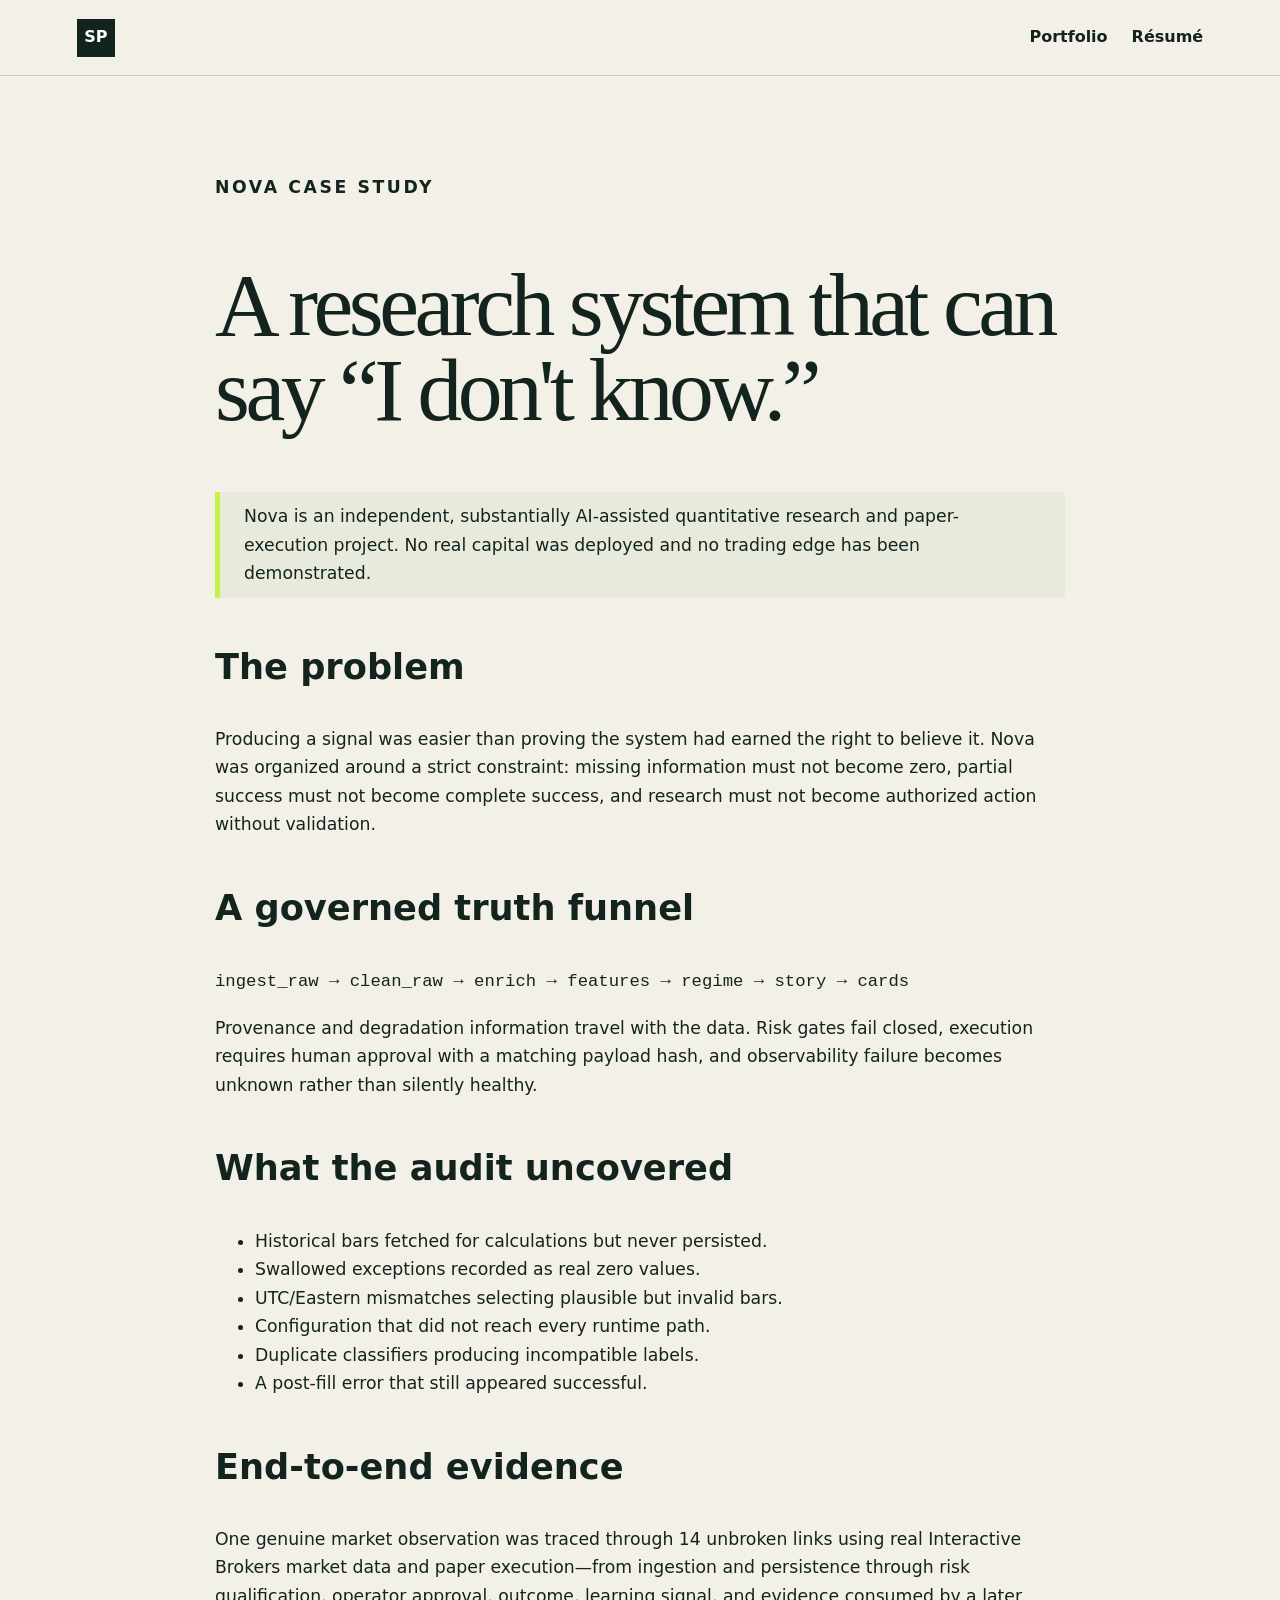
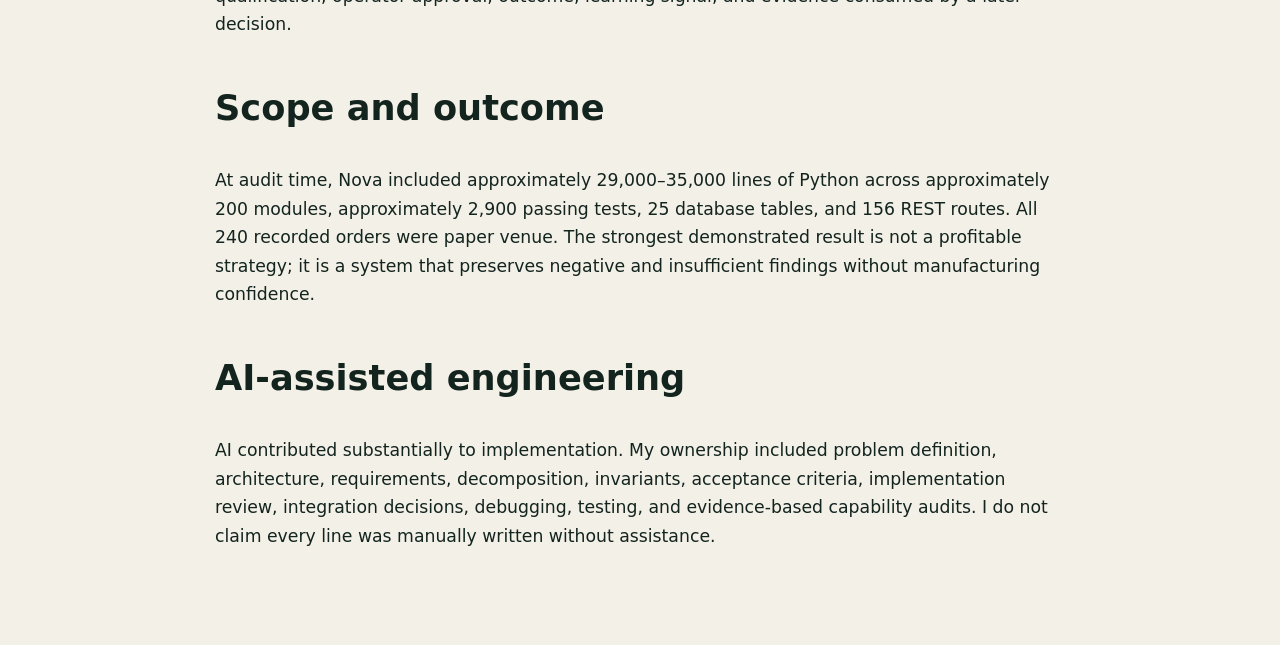
==== case-study.html @ 3f40c55d "Add case-study.html" ====
<!doctype html><html lang="en"><head><meta charset="utf-8"><meta name="viewport" content="width=device-width,initial-scale=1"><title>Nova Case Study — Skylar Pietraszewski</title><link rel="stylesheet" href="styles.css"><style>.story{max-width:850px;padding:80px 0}.story h1{font:clamp(3rem,7vw,6rem)/.95 Georgia,serif;letter-spacing:-.05em}.story h2{font-size:2.2rem;margin-top:2.5rem}.story p,.story li{font-size:1.08rem}.callout{border-left:5px solid var(--lime);padding:10px 24px;background:#e8eadc}</style></head><body><header class="nav"><a class="mark" href="index.html">SP</a><nav><a href="index.html">Portfolio</a><a href="resume.html">Résumé</a></nav></header><main class="story"><p class="eyebrow">Nova case study</p><h1>A research system that can say “I don't know.”</h1><p class="callout">Nova is an independent, substantially AI-assisted quantitative research and paper-execution project. No real capital was deployed and no trading edge has been demonstrated.</p><h2>The problem</h2><p>Producing a signal was easier than proving the system had earned the right to believe it. Nova was organized around a strict constraint: missing information must not become zero, partial success must not become complete success, and research must not become authorized action without validation.</p><h2>A governed truth funnel</h2><p><code>ingest_raw → clean_raw → enrich → features → regime → story → cards</code></p><p>Provenance and degradation information travel with the data. Risk gates fail closed, execution requires human approval with a matching payload hash, and observability failure becomes unknown rather than silently healthy.</p><h2>What the audit uncovered</h2><ul><li>Historical bars fetched for calculations but never persisted.</li><li>Swallowed exceptions recorded as real zero values.</li><li>UTC/Eastern mismatches selecting plausible but invalid bars.</li><li>Configuration that did not reach every runtime path.</li><li>Duplicate classifiers producing incompatible labels.</li><li>A post-fill error that still appeared successful.</li></ul><h2>End-to-end evidence</h2><p>One genuine market observation was traced through 14 unbroken links using real Interactive Brokers market data and paper execution—from ingestion and persistence through risk qualification, operator approval, outcome, learning signal, and evidence consumed by a later decision.</p><h2>Scope and outcome</h2><p>At audit time, Nova included approximately 29,000–35,000 lines of Python across approximately 200 modules, approximately 2,900 passing tests, 25 database tables, and 156 REST routes. All 240 recorded orders were paper venue. The strongest demonstrated result is not a profitable strategy; it is a system that preserves negative and insufficient findings without manufacturing confidence.</p><h2>AI-assisted engineering</h2><p>AI contributed substantially to implementation. My ownership included problem definition, architecture, requirements, decomposition, invariants, acceptance criteria, implementation review, integration decisions, debugging, testing, and evidence-based capability audits. I do not claim every line was manually written without assistance.</p></main></body></html>
---- styles.css ----
:root{--ink:#13241f;--paper:#f3f0e7;--lime:#c8f04b;--muted:#63706a;--line:#c8cec7}*{box-sizing:border-box}html{scroll-behavior:smooth}body{margin:0;background:var(--paper);color:var(--ink);font:16px/1.65 Inter,ui-sans-serif,system-ui,-apple-system,sans-serif}.nav{height:76px;display:flex;align-items:center;justify-content:space-between;padding:0 max(24px,6vw);border-bottom:1px solid var(--line);position:sticky;top:0;background:rgba(243,240,231,.94);backdrop-filter:blur(10px);z-index:3}.mark{display:grid;place-items:center;width:38px;height:38px;background:var(--ink);color:white;text-decoration:none;font-weight:800}.nav nav{display:flex;gap:24px}.nav nav a,.text-link{color:var(--ink);text-decoration:none;font-weight:700}.nav nav a:hover,.text-link:hover{text-decoration:underline;text-underline-offset:5px}main{max-width:1180px;margin:auto;padding:0 6vw}.hero{min-height:78vh;display:flex;flex-direction:column;justify-content:center;border-bottom:1px solid var(--line)}.eyebrow{text-transform:uppercase;letter-spacing:.15em;font-size:.75rem;font-weight:800}.hero h1{font:clamp(3.4rem,9vw,8.8rem)/.86 Georgia,serif;letter-spacing:-.065em;margin:.25em 0}.hero h1 em{font-weight:400;color:#477244}.lede{max-width:720px;font-size:clamp(1.1rem,2vw,1.5rem);color:var(--muted)}.actions{display:flex;gap:24px;align-items:center;flex-wrap:wrap;margin-top:22px}.button{background:var(--ink);color:white;padding:13px 20px;text-decoration:none;font-weight:800}.button:hover{background:#305748}section{padding:110px 0;border-bottom:1px solid var(--line)}section h2{font:clamp(2.4rem,5vw,5rem)/1 Georgia,serif;letter-spacing:-.04em;margin:.25em 0 .7em}.project{display:grid;grid-template-columns:1fr 1fr;gap:50px}.project-tagline{font:1.55rem/1.35 Georgia,serif}.project-copy{font-size:1.08rem}.metrics{grid-column:1/-1;display:grid;grid-template-columns:repeat(4,1fr);margin-top:28px;border:1px solid var(--line)}.metrics div{padding:30px;border-right:1px solid var(--line)}.metrics div:last-child{border:0}.metrics strong{display:block;font:2.6rem Georgia,serif}.metrics span,.disclosure{color:var(--muted)}.disclosure{grid-column:1/-1;font-size:.88rem}.grid{display:grid;grid-template-columns:repeat(3,1fr);gap:0;border:1px solid var(--line)}article{padding:34px}article+article{border-left:1px solid var(--line)}article span{color:#547a37;font-weight:800}.about{display:grid;grid-template-columns:1fr 1fr;gap:55px}.about>div:last-child{font-size:1.12rem}.contact{text-align:center;padding:130px 0}.contact .actions{justify-content:center}footer{padding:30px 6vw;text-align:center;color:var(--muted)}@media(max-width:720px){.nav nav{gap:12px;font-size:.83rem}.project,.about{grid-template-columns:1fr}.metrics{grid-template-columns:1fr 1fr}.metrics div:nth-child(2){border-right:0}.metrics div:nth-child(-n+2){border-bottom:1px solid var(--line)}.grid{grid-template-columns:1fr}article+article{border-left:0;border-top:1px solid var(--line)}section{padding:76px 0}.hero{min-height:72vh}}
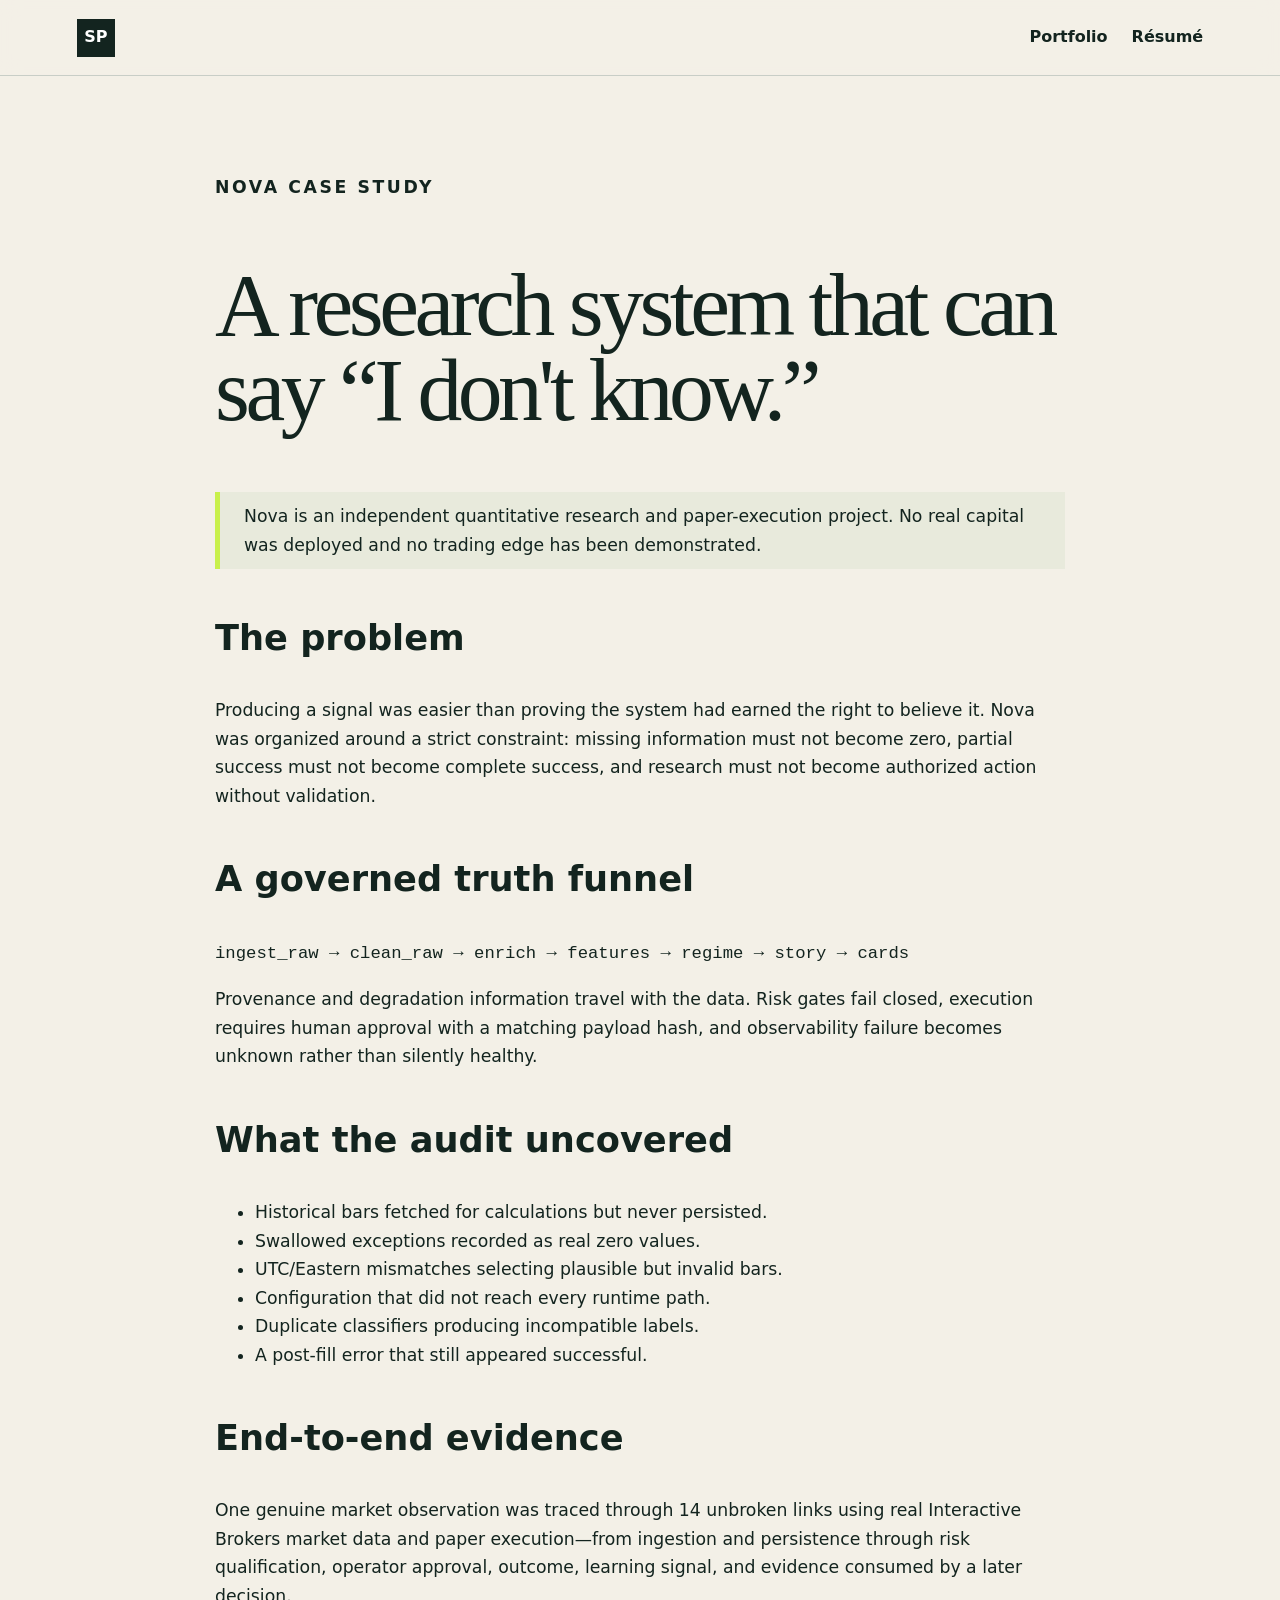
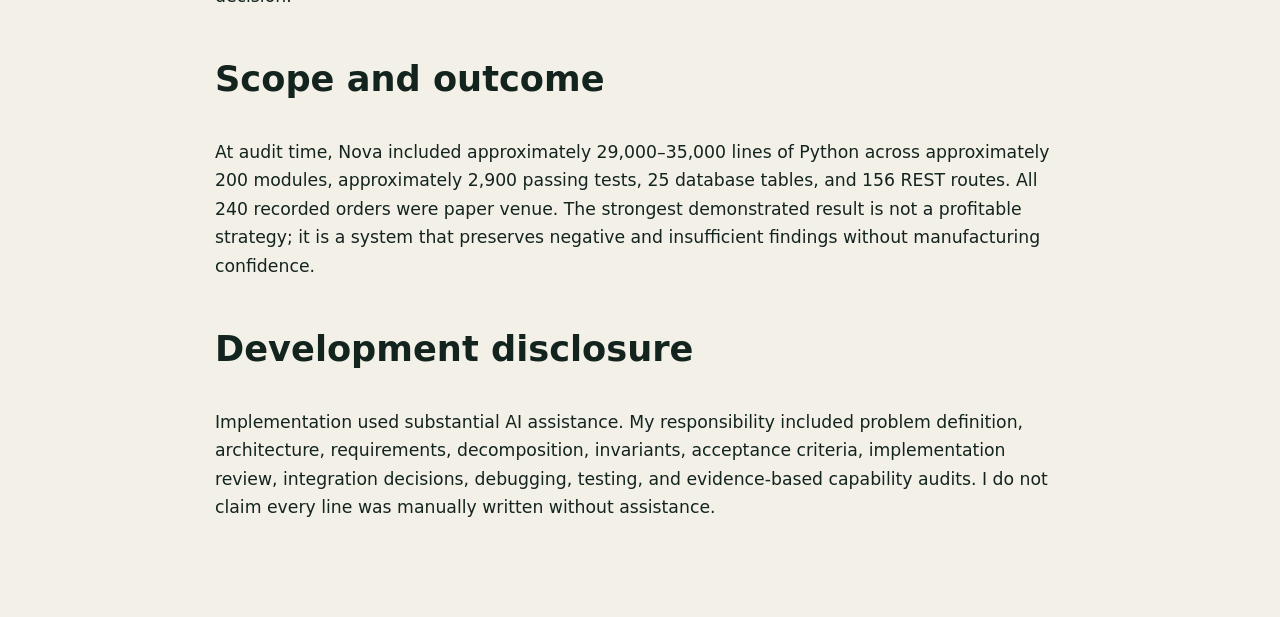
==== commit 62be7db9: "Refine portfolio positioning and add resume PDF" ====
--- a/case-study.html
+++ b/case-study.html
@@ -1 +1,44 @@
-<!doctype html><html lang="en"><head><meta charset="utf-8"><meta name="viewport" content="width=device-width,initial-scale=1"><title>Nova Case Study — Skylar Pietraszewski</title><link rel="stylesheet" href="styles.css"><style>.story{max-width:850px;padding:80px 0}.story h1{font:clamp(3rem,7vw,6rem)/.95 Georgia,serif;letter-spacing:-.05em}.story h2{font-size:2.2rem;margin-top:2.5rem}.story p,.story li{font-size:1.08rem}.callout{border-left:5px solid var(--lime);padding:10px 24px;background:#e8eadc}</style></head><body><header class="nav"><a class="mark" href="index.html">SP</a><nav><a href="index.html">Portfolio</a><a href="resume.html">Résumé</a></nav></header><main class="story"><p class="eyebrow">Nova case study</p><h1>A research system that can say “I don't know.”</h1><p class="callout">Nova is an independent, substantially AI-assisted quantitative research and paper-execution project. No real capital was deployed and no trading edge has been demonstrated.</p><h2>The problem</h2><p>Producing a signal was easier than proving the system had earned the right to believe it. Nova was organized around a strict constraint: missing information must not become zero, partial success must not become complete success, and research must not become authorized action without validation.</p><h2>A governed truth funnel</h2><p><code>ingest_raw → clean_raw → enrich → features → regime → story → cards</code></p><p>Provenance and degradation information travel with the data. Risk gates fail closed, execution requires human approval with a matching payload hash, and observability failure becomes unknown rather than silently healthy.</p><h2>What the audit uncovered</h2><ul><li>Historical bars fetched for calculations but never persisted.</li><li>Swallowed exceptions recorded as real zero values.</li><li>UTC/Eastern mismatches selecting plausible but invalid bars.</li><li>Configuration that did not reach every runtime path.</li><li>Duplicate classifiers producing incompatible labels.</li><li>A post-fill error that still appeared successful.</li></ul><h2>End-to-end evidence</h2><p>One genuine market observation was traced through 14 unbroken links using real Interactive Brokers market data and paper execution—from ingestion and persistence through risk qualification, operator approval, outcome, learning signal, and evidence consumed by a later decision.</p><h2>Scope and outcome</h2><p>At audit time, Nova included approximately 29,000–35,000 lines of Python across approximately 200 modules, approximately 2,900 passing tests, 25 database tables, and 156 REST routes. All 240 recorded orders were paper venue. The strongest demonstrated result is not a profitable strategy; it is a system that preserves negative and insufficient findings without manufacturing confidence.</p><h2>AI-assisted engineering</h2><p>AI contributed substantially to implementation. My ownership included problem definition, architecture, requirements, decomposition, invariants, acceptance criteria, implementation review, integration decisions, debugging, testing, and evidence-based capability audits. I do not claim every line was manually written without assistance.</p></main></body></html>
+<!doctype html>
+<html lang="en">
+<head>
+  <meta charset="utf-8">
+  <meta name="viewport" content="width=device-width,initial-scale=1">
+  <title>Nova Case Study — Skylar Pietraszewski</title>
+  <link rel="stylesheet" href="styles.css">
+  <style>
+    .story{max-width:850px;padding:80px 0}
+    .story h1{font:clamp(3rem,7vw,6rem)/.95 Georgia,serif;letter-spacing:-.05em}
+    .story h2{font-size:2.2rem;margin-top:2.5rem}
+    .story p,.story li{font-size:1.08rem}
+    .callout{border-left:5px solid var(--lime);padding:10px 24px;background:#e8eadc}
+  </style>
+</head>
+<body>
+  <header class="nav"><a class="mark" href="index.html">SP</a><nav><a href="index.html">Portfolio</a><a href="resume.html">Résumé</a></nav></header>
+  <main class="story">
+    <p class="eyebrow">Nova case study</p>
+    <h1>A research system that can say “I don't know.”</h1>
+    <p class="callout">Nova is an independent quantitative research and paper-execution project. No real capital was deployed and no trading edge has been demonstrated.</p>
+    <h2>The problem</h2>
+    <p>Producing a signal was easier than proving the system had earned the right to believe it. Nova was organized around a strict constraint: missing information must not become zero, partial success must not become complete success, and research must not become authorized action without validation.</p>
+    <h2>A governed truth funnel</h2>
+    <p><code>ingest_raw → clean_raw → enrich → features → regime → story → cards</code></p>
+    <p>Provenance and degradation information travel with the data. Risk gates fail closed, execution requires human approval with a matching payload hash, and observability failure becomes unknown rather than silently healthy.</p>
+    <h2>What the audit uncovered</h2>
+    <ul>
+      <li>Historical bars fetched for calculations but never persisted.</li>
+      <li>Swallowed exceptions recorded as real zero values.</li>
+      <li>UTC/Eastern mismatches selecting plausible but invalid bars.</li>
+      <li>Configuration that did not reach every runtime path.</li>
+      <li>Duplicate classifiers producing incompatible labels.</li>
+      <li>A post-fill error that still appeared successful.</li>
+    </ul>
+    <h2>End-to-end evidence</h2>
+    <p>One genuine market observation was traced through 14 unbroken links using real Interactive Brokers market data and paper execution—from ingestion and persistence through risk qualification, operator approval, outcome, learning signal, and evidence consumed by a later decision.</p>
+    <h2>Scope and outcome</h2>
+    <p>At audit time, Nova included approximately 29,000–35,000 lines of Python across approximately 200 modules, approximately 2,900 passing tests, 25 database tables, and 156 REST routes. All 240 recorded orders were paper venue. The strongest demonstrated result is not a profitable strategy; it is a system that preserves negative and insufficient findings without manufacturing confidence.</p>
+    <h2>Development disclosure</h2>
+    <p>Implementation used substantial AI assistance. My responsibility included problem definition, architecture, requirements, decomposition, invariants, acceptance criteria, implementation review, integration decisions, debugging, testing, and evidence-based capability audits. I do not claim every line was manually written without assistance.</p>
+  </main>
+</body>
+</html>
